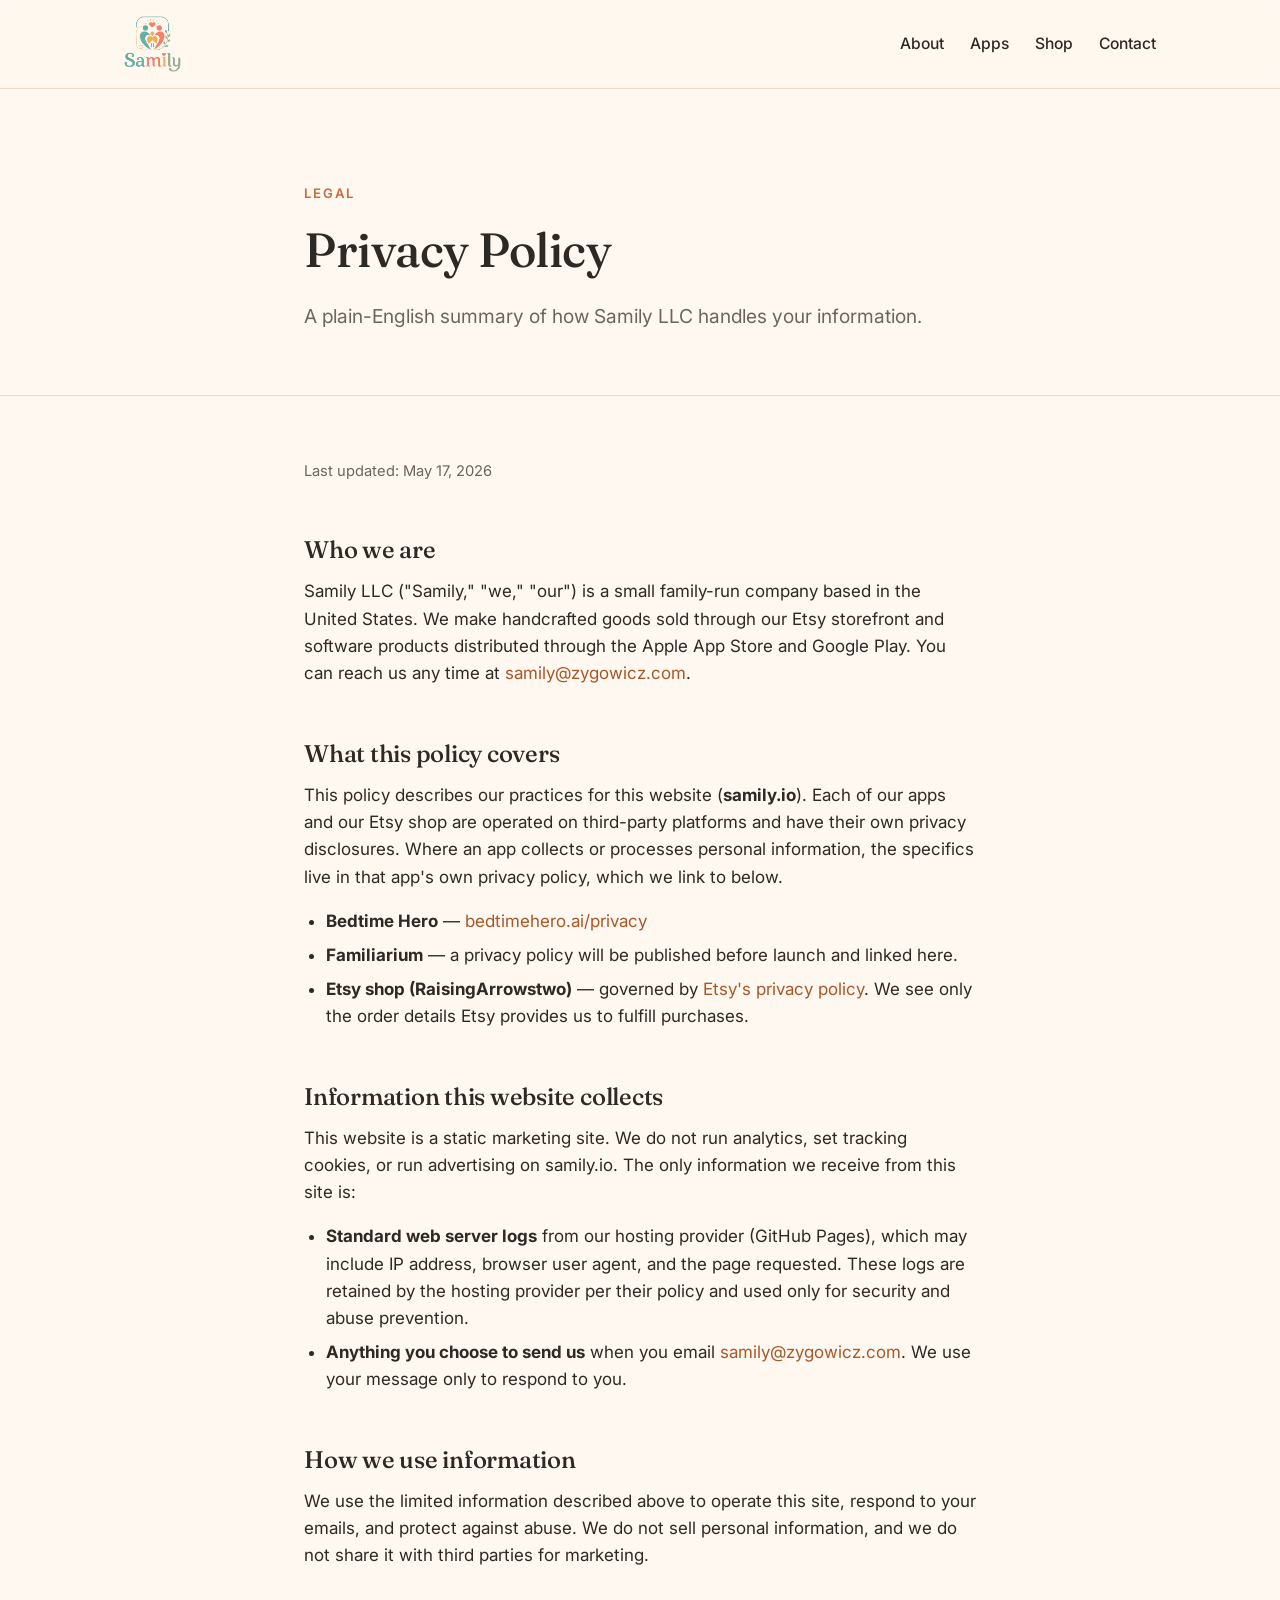
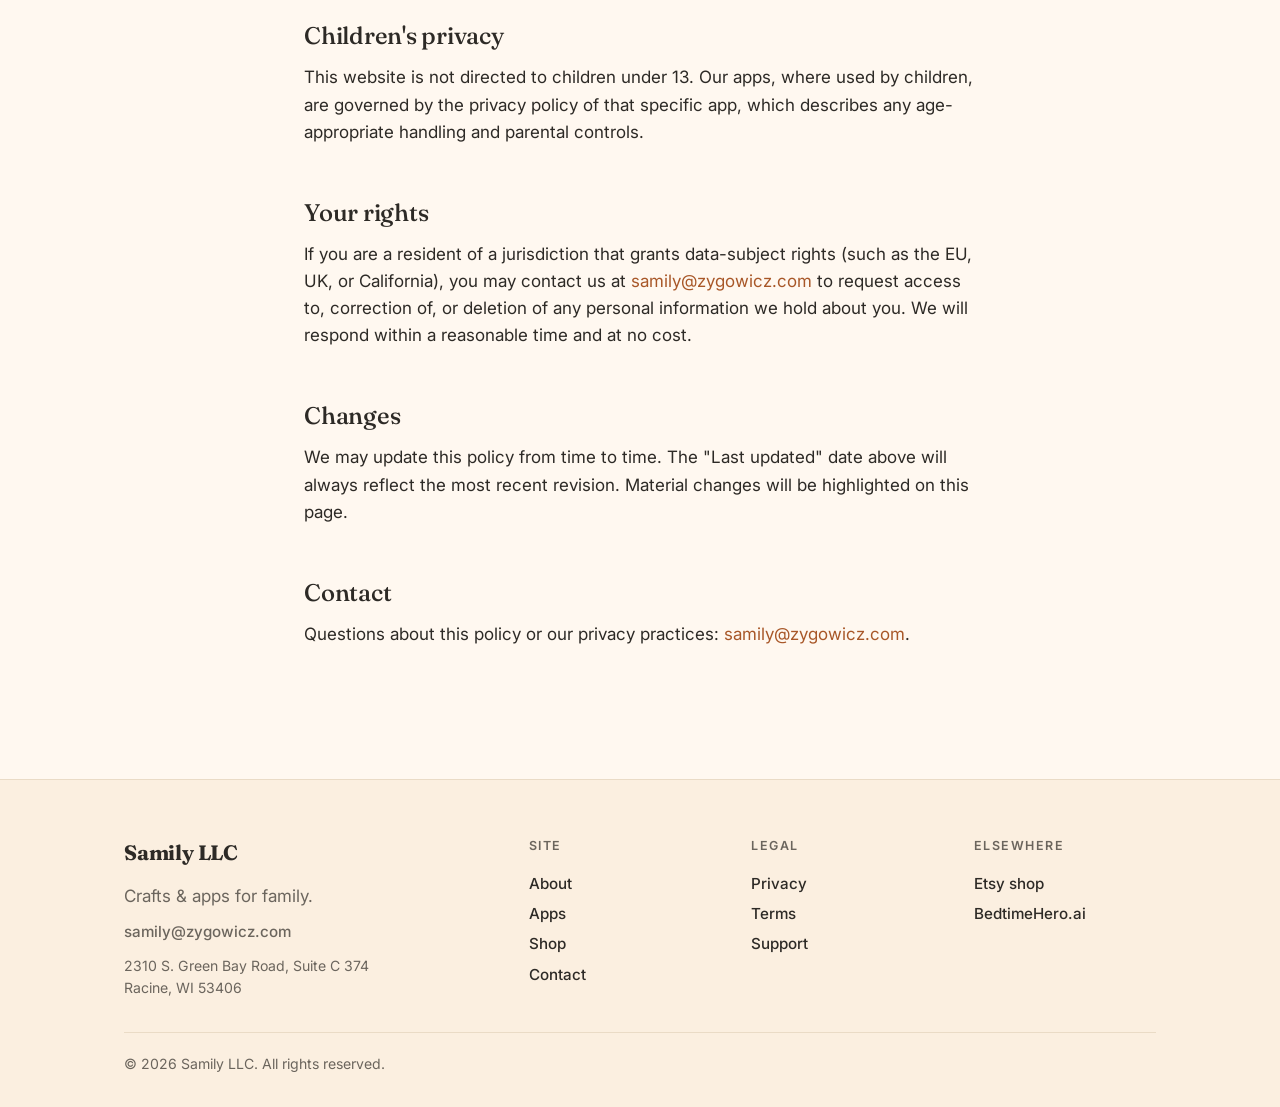
==== privacy.html @ d43f309b "Initial Samily marketing site Static GitHub Pages site for Samily LLC: hero, About, App Catalogue (B" ====
<!doctype html>
<html lang="en">
<head>
  <meta charset="utf-8" />
  <meta name="viewport" content="width=device-width, initial-scale=1" />
  <title>Privacy Policy &mdash; Samily</title>
  <meta name="description" content="How Samily LLC handles personal information across our marketing site, Etsy shop, and apps." />
  <meta name="theme-color" content="#FFF8F0" />
  <link rel="icon" type="image/png" href="assets/brand/samily-logo.png" />
  <link rel="apple-touch-icon" href="assets/brand/samily-logo.png" />
  <link rel="preconnect" href="https://fonts.googleapis.com" />
  <link rel="preconnect" href="https://fonts.gstatic.com" crossorigin />
  <link href="https://fonts.googleapis.com/css2?family=Fraunces:opsz,wght@9..144,500;9..144,700&family=Inter:wght@400;500;600&display=swap" rel="stylesheet" />
  <link rel="stylesheet" href="styles.css" />
</head>
<body>
  <header class="site-header">
    <div class="container header-inner">
      <a class="brand" href="index.html" aria-label="Samily home">
        <img class="brand-logo" src="assets/brand/samily-logo.png" alt="Samily" width="160" height="160" />
      </a>
      <nav class="site-nav" aria-label="Primary">
        <a href="index.html#about">About</a>
        <a href="index.html#apps">Apps</a>
        <a href="index.html#shop">Shop</a>
        <a href="index.html#contact">Contact</a>
      </nav>
    </div>
  </header>

  <main>
    <section class="page-hero">
      <div class="container narrow">
        <p class="eyebrow">Legal</p>
        <h1>Privacy Policy</h1>
        <p class="lede">A plain-English summary of how Samily LLC handles your information.</p>
      </div>
    </section>

    <section class="prose">
      <div class="container narrow">
        <p class="updated">Last updated: <span id="updated"></span></p>

        <h2>Who we are</h2>
        <p>Samily LLC ("Samily," "we," "our") is a small family-run company based in the United States. We make handcrafted goods sold through our Etsy storefront and software products distributed through the Apple App Store and Google Play. You can reach us any time at <a href="mailto:samily@zygowicz.com">samily@zygowicz.com</a>.</p>

        <h2>What this policy covers</h2>
        <p>This policy describes our practices for this website (<strong>samily.io</strong>). Each of our apps and our Etsy shop are operated on third-party platforms and have their own privacy disclosures. Where an app collects or processes personal information, the specifics live in that app's own privacy policy, which we link to below.</p>
        <ul>
          <li><strong>Bedtime Hero</strong> &mdash; <a href="https://bedtimehero.ai/privacy" target="_blank" rel="noopener">bedtimehero.ai/privacy</a></li>
          <li><strong>Familiarium</strong> &mdash; a privacy policy will be published before launch and linked here.</li>
          <li><strong>Etsy shop (RaisingArrowstwo)</strong> &mdash; governed by <a href="https://www.etsy.com/legal/policy/privacy-policy/242526526359" target="_blank" rel="noopener">Etsy's privacy policy</a>. We see only the order details Etsy provides us to fulfill purchases.</li>
        </ul>

        <h2>Information this website collects</h2>
        <p>This website is a static marketing site. We do not run analytics, set tracking cookies, or run advertising on samily.io. The only information we receive from this site is:</p>
        <ul>
          <li><strong>Standard web server logs</strong> from our hosting provider (GitHub Pages), which may include IP address, browser user agent, and the page requested. These logs are retained by the hosting provider per their policy and used only for security and abuse prevention.</li>
          <li><strong>Anything you choose to send us</strong> when you email <a href="mailto:samily@zygowicz.com">samily@zygowicz.com</a>. We use your message only to respond to you.</li>
        </ul>

        <h2>How we use information</h2>
        <p>We use the limited information described above to operate this site, respond to your emails, and protect against abuse. We do not sell personal information, and we do not share it with third parties for marketing.</p>

        <h2>Children's privacy</h2>
        <p>This website is not directed to children under 13. Our apps, where used by children, are governed by the privacy policy of that specific app, which describes any age-appropriate handling and parental controls.</p>

        <h2>Your rights</h2>
        <p>If you are a resident of a jurisdiction that grants data-subject rights (such as the EU, UK, or California), you may contact us at <a href="mailto:samily@zygowicz.com">samily@zygowicz.com</a> to request access to, correction of, or deletion of any personal information we hold about you. We will respond within a reasonable time and at no cost.</p>

        <h2>Changes</h2>
        <p>We may update this policy from time to time. The "Last updated" date above will always reflect the most recent revision. Material changes will be highlighted on this page.</p>

        <h2>Contact</h2>
        <p>Questions about this policy or our privacy practices: <a href="mailto:samily@zygowicz.com">samily@zygowicz.com</a>.</p>
      </div>
    </section>
  </main>

  <footer class="site-footer">
    <div class="container">
      <div class="footer-grid">
        <div class="footer-col">
          <p class="brand-name footer-brand">Samily LLC</p>
          <p class="muted">Crafts &amp; apps for family.</p>
          <p class="muted small"><a href="mailto:samily@zygowicz.com">samily@zygowicz.com</a></p>
          <p class="muted small footer-address">2310 S. Green Bay Road, Suite C 374<br/>Racine, WI 53406</p>
        </div>
        <div class="footer-col">
          <p class="footer-heading">Site</p>
          <a href="index.html#about">About</a>
          <a href="index.html#apps">Apps</a>
          <a href="index.html#shop">Shop</a>
          <a href="index.html#contact">Contact</a>
        </div>
        <div class="footer-col">
          <p class="footer-heading">Legal</p>
          <a href="privacy.html">Privacy</a>
          <a href="terms.html">Terms</a>
          <a href="support.html">Support</a>
        </div>
        <div class="footer-col">
          <p class="footer-heading">Elsewhere</p>
          <a href="https://www.etsy.com/shop/raisingarrowstwo" target="_blank" rel="noopener">Etsy shop</a>
          <a href="https://BedtimeHero.ai" target="_blank" rel="noopener">BedtimeHero.ai</a>
        </div>
      </div>
      <p class="muted small footer-copyright">&copy; <span id="year"></span> Samily LLC. All rights reserved.</p>
    </div>
  </footer>

  <script>
    document.getElementById('year').textContent = new Date().getFullYear();
    document.getElementById('updated').textContent = new Date('2026-05-17').toLocaleDateString('en-US', { year: 'numeric', month: 'long', day: 'numeric' });
  </script>
</body>
</html>
---- styles.css ----
:root {
  --bg: #FFF8F0;
  --bg-alt: #FBEFE0;
  --accent: #C66B3D;
  --accent-dark: #A85728;
  --sage: #6B8E5A;
  --sage-dark: #557247;
  --text: #2D2A26;
  --text-muted: #6B655D;
  --border: #EADBC6;
  --shadow: 0 6px 24px rgba(45, 42, 38, 0.06);
  --shadow-lg: 0 16px 40px rgba(45, 42, 38, 0.10);
  --radius: 14px;
  --radius-lg: 22px;
  --serif: "Fraunces", ui-serif, Georgia, serif;
  --sans: "Inter", system-ui, -apple-system, "Segoe UI", sans-serif;
}

* { box-sizing: border-box; }

html { scroll-behavior: smooth; }

body {
  margin: 0;
  background: var(--bg);
  color: var(--text);
  font-family: var(--sans);
  font-size: 17px;
  line-height: 1.6;
  -webkit-font-smoothing: antialiased;
}

a { color: var(--accent-dark); text-decoration: none; }
a:hover { text-decoration: underline; }

h1, h2, h3 {
  font-family: var(--serif);
  font-weight: 500;
  line-height: 1.15;
  letter-spacing: -0.01em;
  margin: 0 0 0.5em;
  color: var(--text);
}

h1 { font-size: clamp(2.4rem, 5vw, 4rem); font-weight: 500; }
h2 { font-size: clamp(1.8rem, 3.4vw, 2.6rem); }
h3 { font-size: 1.35rem; font-weight: 700; }

p { margin: 0 0 1em; }

.container {
  width: 100%;
  max-width: 1080px;
  margin: 0 auto;
  padding: 0 24px;
}
.container.narrow { max-width: 720px; }

/* Header */
.site-header {
  position: sticky;
  top: 0;
  z-index: 10;
  background: rgba(255, 248, 240, 0.85);
  backdrop-filter: saturate(160%) blur(10px);
  -webkit-backdrop-filter: saturate(160%) blur(10px);
  border-bottom: 1px solid var(--border);
}
.header-inner {
  display: flex;
  align-items: center;
  justify-content: space-between;
  padding-top: 16px;
  padding-bottom: 16px;
}
.brand {
  display: inline-flex;
  align-items: center;
  color: var(--text);
}
.brand:hover { text-decoration: none; }
.brand-logo {
  height: 56px;
  width: auto;
  display: block;
}
.brand-name { letter-spacing: -0.01em; font-family: var(--serif); font-weight: 700; font-size: 1.4rem; }

.site-nav { display: flex; gap: 26px; }
.site-nav a {
  color: var(--text);
  font-weight: 500;
  font-size: 0.98rem;
}
.site-nav a:hover { color: var(--accent-dark); text-decoration: none; }

/* Hero */
.hero {
  padding: clamp(56px, 10vw, 120px) 0 clamp(48px, 8vw, 96px);
}
.eyebrow {
  display: inline-block;
  font-size: 0.82rem;
  font-weight: 600;
  letter-spacing: 0.14em;
  text-transform: uppercase;
  color: var(--accent);
  margin: 0 0 18px;
}
.eyebrow-sage { color: var(--sage-dark); }
.lede {
  font-size: clamp(1.05rem, 1.6vw, 1.2rem);
  color: var(--text-muted);
  max-width: 620px;
  margin-top: 12px;
}
.cta-row {
  display: flex;
  flex-wrap: wrap;
  gap: 12px;
  margin-top: 28px;
}

/* Buttons */
.btn {
  display: inline-flex;
  align-items: center;
  justify-content: center;
  padding: 12px 22px;
  border-radius: 999px;
  font-weight: 600;
  font-size: 0.98rem;
  border: 1.5px solid transparent;
  transition: transform 0.12s ease, background 0.12s ease, color 0.12s ease, border-color 0.12s ease;
  cursor: pointer;
  white-space: nowrap;
}
.btn:hover { text-decoration: none; transform: translateY(-1px); }
.btn-sm { padding: 9px 16px; font-size: 0.92rem; }
.btn-primary {
  background: var(--accent);
  color: #FFF8F0;
  border-color: var(--accent);
}
.btn-primary:hover { background: var(--accent-dark); border-color: var(--accent-dark); }
.btn-ghost {
  background: transparent;
  color: var(--text);
  border-color: var(--border);
}
.btn-ghost:hover { background: var(--bg-alt); border-color: var(--accent); color: var(--accent-dark); }
.btn-disabled {
  background: transparent;
  color: var(--text-muted);
  border: 1.5px dashed var(--border);
  cursor: not-allowed;
}

/* Sections */
.section { padding: clamp(56px, 8vw, 100px) 0; }
.section-alt { background: var(--bg-alt); }
.section-head { text-align: center; max-width: 640px; margin: 0 auto 48px; }
.section-head p { color: var(--text-muted); }

/* Cards */
.cards {
  display: grid;
  grid-template-columns: repeat(auto-fit, minmax(280px, 1fr));
  gap: 24px;
}
.card {
  background: #fff;
  border: 1px solid var(--border);
  border-radius: var(--radius-lg);
  padding: 28px;
  box-shadow: var(--shadow);
  display: flex;
  flex-direction: column;
  gap: 18px;
  transition: transform 0.2s ease, box-shadow 0.2s ease;
}
.card:hover { transform: translateY(-3px); box-shadow: var(--shadow-lg); }
.card-icon {
  font-size: 2.4rem;
  width: 64px;
  height: 64px;
  border-radius: 18px;
  background: var(--bg-alt);
  display: flex;
  align-items: center;
  justify-content: center;
}
.card-icon-img {
  width: 84px;
  height: 84px;
  border-radius: 20px;
  object-fit: cover;
  box-shadow: var(--shadow);
  background: #fff;
}
.card-soon { background: linear-gradient(180deg, #fff 0%, #FBEFE0 100%); }
.card-soon .card-icon { background: #fff; }
.store-badges {
  display: flex;
  flex-wrap: wrap;
  gap: 10px;
  margin-top: 18px;
}
.store-badges a { display: inline-flex; transition: transform 0.12s ease; }
.store-badges a:hover { transform: translateY(-2px); }
.store-badges img { height: 44px; width: auto; display: block; }
.card-body { display: flex; flex-direction: column; flex: 1; }
.card-body p { color: var(--text-muted); flex: 1; }
.card-actions {
  display: flex;
  flex-wrap: wrap;
  gap: 8px;
  margin-top: 16px;
}
.badge {
  display: inline-block;
  align-self: flex-start;
  background: var(--sage);
  color: #FFF8F0;
  font-size: 0.74rem;
  font-weight: 600;
  letter-spacing: 0.08em;
  text-transform: uppercase;
  padding: 4px 10px;
  border-radius: 999px;
  margin-bottom: 10px;
}

/* Shop */
.shop-grid {
  display: grid;
  grid-template-columns: 1fr 1fr;
  gap: 48px;
  align-items: center;
}
@media (max-width: 720px) {
  .shop-grid { grid-template-columns: 1fr; }
}
.shop-card {
  background: linear-gradient(135deg, var(--bg-alt) 0%, #F5E0C8 100%);
  border-radius: var(--radius-lg);
  padding: 48px;
  box-shadow: var(--shadow);
  aspect-ratio: 1.2 / 1;
  display: flex;
  align-items: center;
  justify-content: center;
}
.shop-logo {
  max-width: 78%;
  max-height: 78%;
  width: auto;
  height: auto;
  object-fit: contain;
  filter: drop-shadow(0 8px 18px rgba(45, 42, 38, 0.10));
}

/* Contact */
.contact-block { text-align: left; }
.contact-card {
  background: #fff;
  border: 1px solid var(--border);
  border-radius: var(--radius-lg);
  padding: 8px 24px;
  box-shadow: var(--shadow);
  margin: 28px 0;
}
.contact-row {
  display: grid;
  grid-template-columns: 140px 1fr;
  align-items: center;
  gap: 16px;
  padding: 16px 0;
  border-bottom: 1px solid var(--border);
}
.contact-row:last-child { border-bottom: none; }
@media (max-width: 560px) {
  .contact-row { grid-template-columns: 1fr; gap: 4px; padding: 14px 0; }
}
.contact-label {
  font-size: 0.78rem;
  font-weight: 600;
  letter-spacing: 0.12em;
  text-transform: uppercase;
  color: var(--text-muted);
}
.contact-value { font-weight: 500; color: var(--text); word-break: break-word; }
.contact-value:hover { color: var(--accent-dark); }

/* Footer */
.site-footer {
  border-top: 1px solid var(--border);
  background: var(--bg-alt);
  padding: 56px 0 32px;
  margin-top: 24px;
}
.footer-grid {
  display: grid;
  grid-template-columns: 2fr 1fr 1fr 1fr;
  gap: 40px;
  margin-bottom: 32px;
}
@media (max-width: 720px) {
  .footer-grid { grid-template-columns: 1fr 1fr; gap: 32px 24px; }
}
@media (max-width: 460px) {
  .footer-grid { grid-template-columns: 1fr; }
}
.footer-col { display: flex; flex-direction: column; gap: 6px; }
.footer-col a {
  color: var(--text);
  font-weight: 500;
  font-size: 0.95rem;
}
.footer-col a:hover { color: var(--accent-dark); }
.footer-heading {
  font-size: 0.78rem;
  font-weight: 600;
  letter-spacing: 0.12em;
  text-transform: uppercase;
  color: var(--text-muted);
  margin: 0 0 10px;
}
.footer-brand { font-family: var(--serif); font-size: 1.3rem; font-weight: 700; margin: 0 0 4px; }
.footer-address { margin-top: 12px; }
.footer-copyright {
  border-top: 1px solid var(--border);
  padding-top: 20px;
  text-align: left;
}
.muted { color: var(--text-muted); margin: 4px 0 0; }
.small { font-size: 0.88rem; }
.small a { color: var(--text-muted); }
.small a:hover { color: var(--accent-dark); }

/* Legal / long-form pages */
.page-hero {
  padding: clamp(56px, 8vw, 90px) 0 clamp(28px, 4vw, 44px);
  border-bottom: 1px solid var(--border);
}
.page-hero h1 { font-size: clamp(2rem, 4vw, 3rem); }
.page-hero .lede { margin-top: 8px; }
.prose {
  padding: clamp(40px, 6vw, 64px) 0 clamp(56px, 8vw, 90px);
}
.prose h2 {
  font-size: 1.5rem;
  margin-top: 2.2em;
  margin-bottom: 0.6em;
}
.prose h2:first-child { margin-top: 0; }
.prose p, .prose ul { color: var(--text); }
.prose ul { padding-left: 1.3em; margin: 0 0 1em; }
.prose li { margin-bottom: 0.4em; }
.prose .updated {
  color: var(--text-muted);
  font-size: 0.92rem;
  margin-bottom: 32px;
}
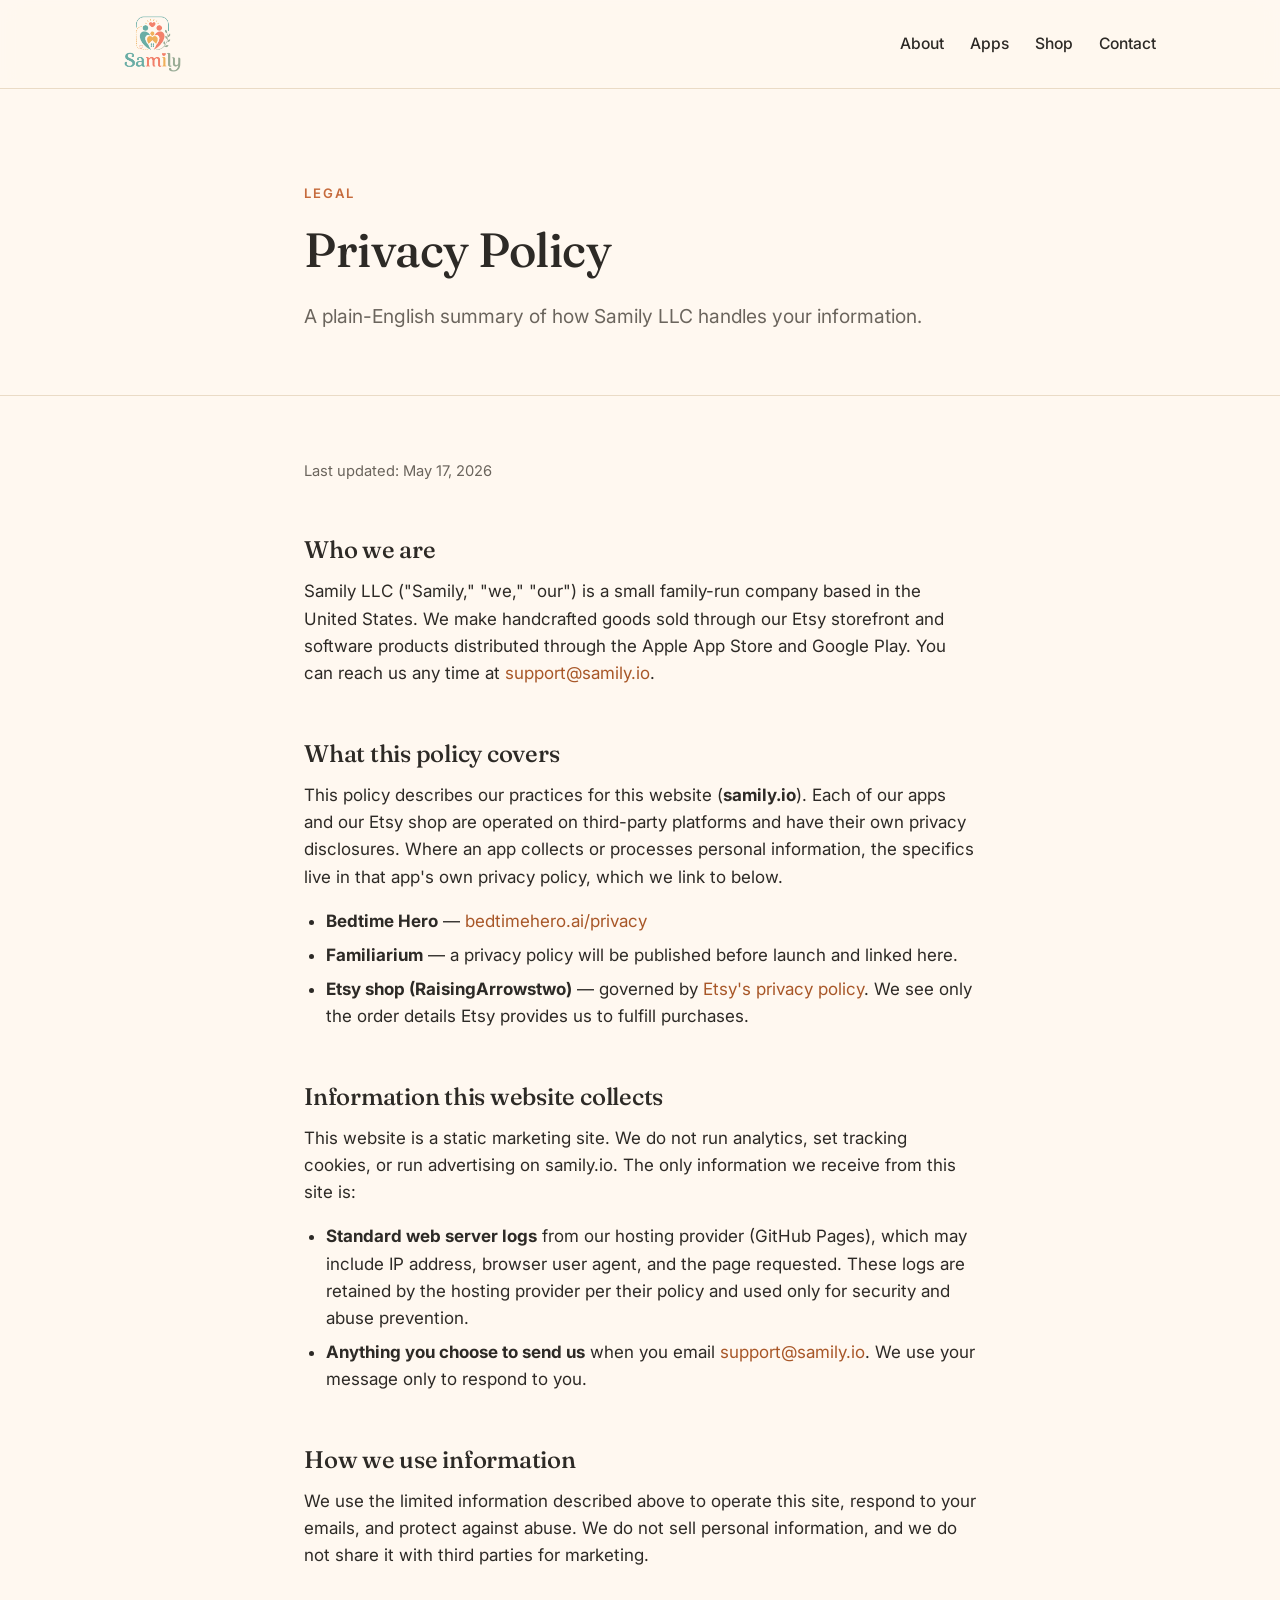
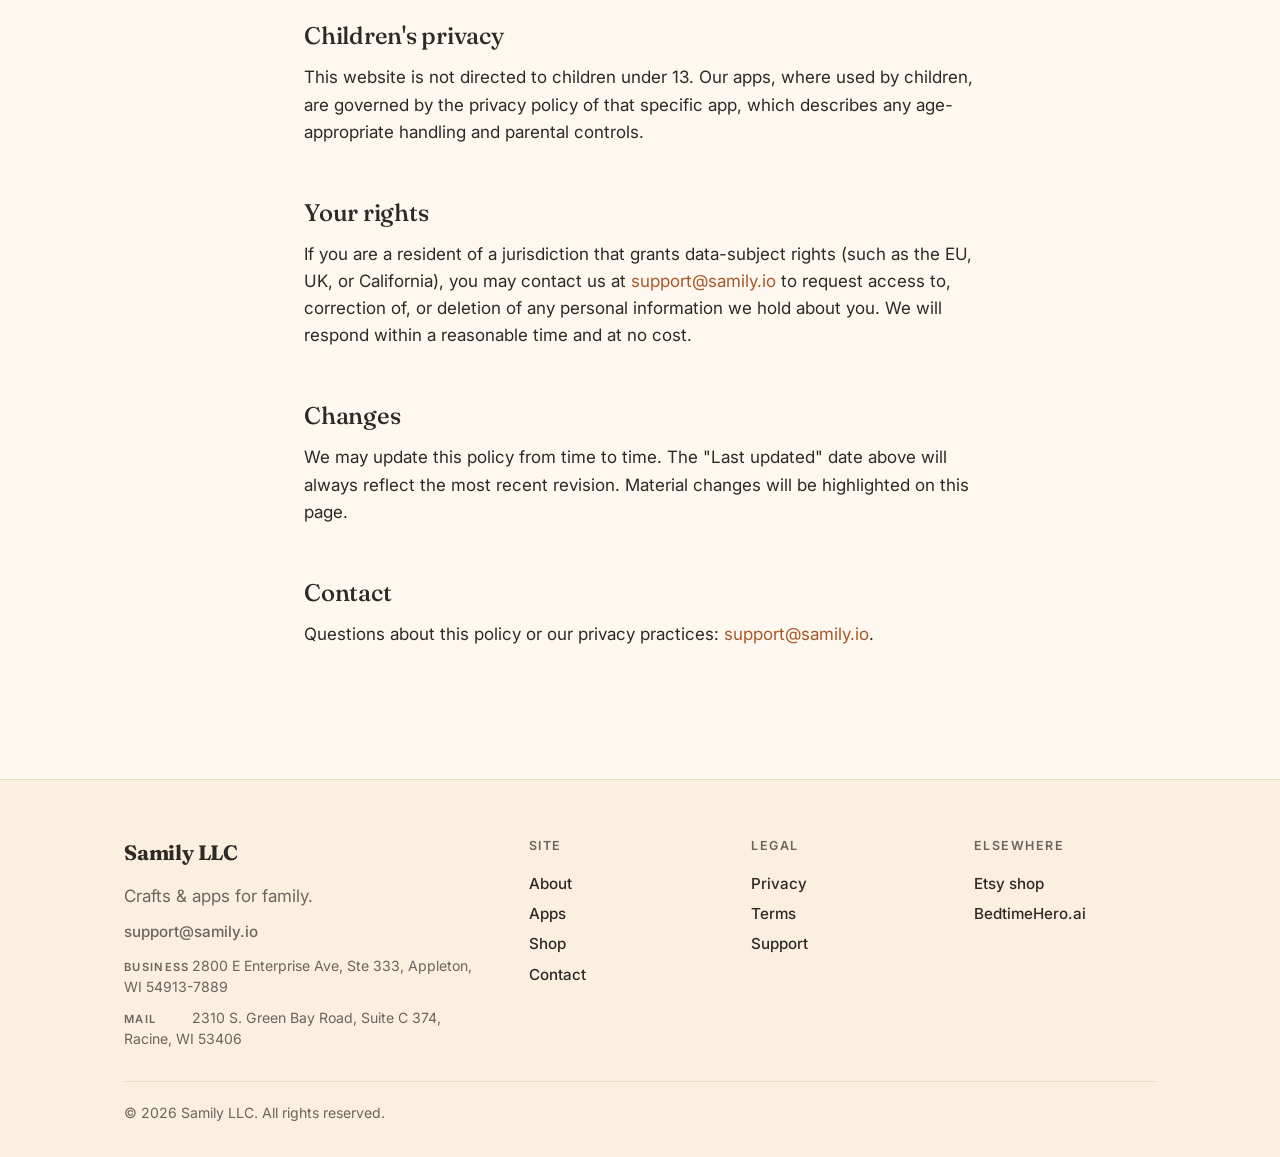
==== commit 8890116d: "Add business address; swap contact email to support@samily.io Footer now lists both the Appleton bus" ====
--- a/privacy.html
+++ b/privacy.html
@@ -42,7 +42,7 @@
         <p class="updated">Last updated: <span id="updated"></span></p>
 
         <h2>Who we are</h2>
-        <p>Samily LLC ("Samily," "we," "our") is a small family-run company based in the United States. We make handcrafted goods sold through our Etsy storefront and software products distributed through the Apple App Store and Google Play. You can reach us any time at <a href="mailto:samily@zygowicz.com">samily@zygowicz.com</a>.</p>
+        <p>Samily LLC ("Samily," "we," "our") is a small family-run company based in the United States. We make handcrafted goods sold through our Etsy storefront and software products distributed through the Apple App Store and Google Play. You can reach us any time at <a href="mailto:support@samily.io">support@samily.io</a>.</p>
 
         <h2>What this policy covers</h2>
         <p>This policy describes our practices for this website (<strong>samily.io</strong>). Each of our apps and our Etsy shop are operated on third-party platforms and have their own privacy disclosures. Where an app collects or processes personal information, the specifics live in that app's own privacy policy, which we link to below.</p>
@@ -56,7 +56,7 @@
         <p>This website is a static marketing site. We do not run analytics, set tracking cookies, or run advertising on samily.io. The only information we receive from this site is:</p>
         <ul>
           <li><strong>Standard web server logs</strong> from our hosting provider (GitHub Pages), which may include IP address, browser user agent, and the page requested. These logs are retained by the hosting provider per their policy and used only for security and abuse prevention.</li>
-          <li><strong>Anything you choose to send us</strong> when you email <a href="mailto:samily@zygowicz.com">samily@zygowicz.com</a>. We use your message only to respond to you.</li>
+          <li><strong>Anything you choose to send us</strong> when you email <a href="mailto:support@samily.io">support@samily.io</a>. We use your message only to respond to you.</li>
         </ul>
 
         <h2>How we use information</h2>
@@ -66,13 +66,13 @@
         <p>This website is not directed to children under 13. Our apps, where used by children, are governed by the privacy policy of that specific app, which describes any age-appropriate handling and parental controls.</p>
 
         <h2>Your rights</h2>
-        <p>If you are a resident of a jurisdiction that grants data-subject rights (such as the EU, UK, or California), you may contact us at <a href="mailto:samily@zygowicz.com">samily@zygowicz.com</a> to request access to, correction of, or deletion of any personal information we hold about you. We will respond within a reasonable time and at no cost.</p>
+        <p>If you are a resident of a jurisdiction that grants data-subject rights (such as the EU, UK, or California), you may contact us at <a href="mailto:support@samily.io">support@samily.io</a> to request access to, correction of, or deletion of any personal information we hold about you. We will respond within a reasonable time and at no cost.</p>
 
         <h2>Changes</h2>
         <p>We may update this policy from time to time. The "Last updated" date above will always reflect the most recent revision. Material changes will be highlighted on this page.</p>
 
         <h2>Contact</h2>
-        <p>Questions about this policy or our privacy practices: <a href="mailto:samily@zygowicz.com">samily@zygowicz.com</a>.</p>
+        <p>Questions about this policy or our privacy practices: <a href="mailto:support@samily.io">support@samily.io</a>.</p>
       </div>
     </section>
   </main>
@@ -83,8 +83,9 @@
         <div class="footer-col">
           <p class="brand-name footer-brand">Samily LLC</p>
           <p class="muted">Crafts &amp; apps for family.</p>
-          <p class="muted small"><a href="mailto:samily@zygowicz.com">samily@zygowicz.com</a></p>
-          <p class="muted small footer-address">2310 S. Green Bay Road, Suite C 374<br/>Racine, WI 53406</p>
+          <p class="muted small"><a href="mailto:support@samily.io">support@samily.io</a></p>
+          <p class="muted small footer-address"><span class="addr-label">Business</span>2800 E Enterprise Ave, Ste 333, Appleton, WI 54913-7889</p>
+          <p class="muted small footer-address"><span class="addr-label">Mail</span>2310 S. Green Bay Road, Suite C 374, Racine, WI 53406</p>
         </div>
         <div class="footer-col">
           <p class="footer-heading">Site</p>
--- a/styles.css
+++ b/styles.css
@@ -327,7 +327,17 @@
   margin: 0 0 10px;
 }
 .footer-brand { font-family: var(--serif); font-size: 1.3rem; font-weight: 700; margin: 0 0 4px; }
-.footer-address { margin-top: 12px; }
+.footer-address { margin-top: 10px; line-height: 1.5; }
+.addr-label {
+  display: inline-block;
+  width: 64px;
+  font-size: 0.7rem;
+  font-weight: 600;
+  letter-spacing: 0.12em;
+  text-transform: uppercase;
+  color: var(--text-muted);
+  margin-right: 4px;
+}
 .footer-copyright {
   border-top: 1px solid var(--border);
   padding-top: 20px;
